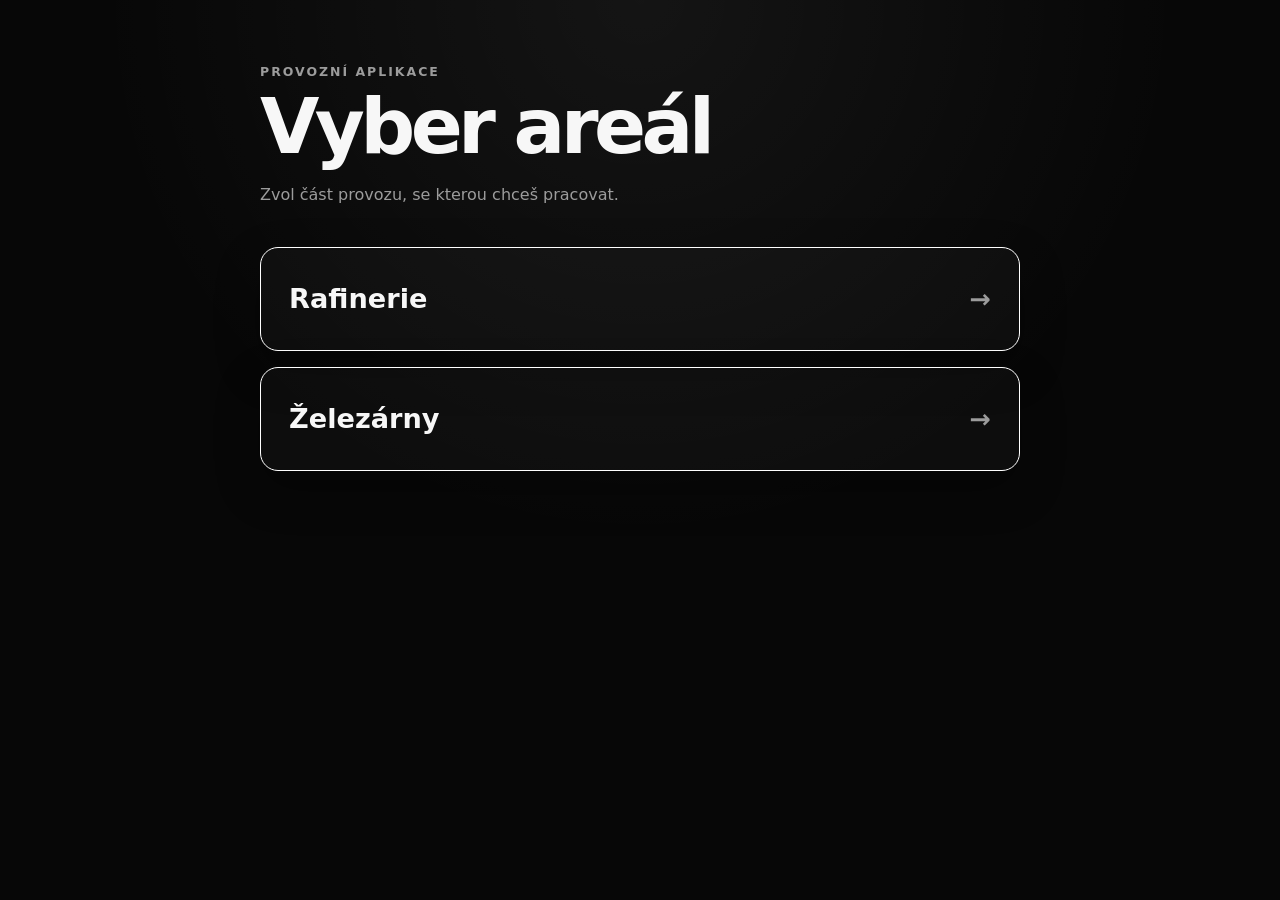
==== index.html @ fec3ec5d "Add files via upload" ====
<!DOCTYPE html>
<html lang="cs">
<head>
  <meta charset="UTF-8">
  <meta name="viewport" content="width=device-width, initial-scale=1.0">
  <meta name="theme-color" content="#070707">
  <title>Provozní aktivity</title>
  <link rel="stylesheet" href="assets/styles.css">
</head>
<body>
  <main class="page-shell">
    <header class="page-header">
      <p class="eyebrow">Provozní aplikace</p>
      <h1>Vyber areál</h1>
      <p class="page-description">Zvol část provozu, se kterou chceš pracovat.</p>
    </header>

    <section class="menu-list" aria-label="Výběr areálu">
      <a class="menu-card" href="rafinerie/rafinerie.html">
        <span>Rafinerie</span>
        <span class="menu-arrow" aria-hidden="true">→</span>
      </a>
      <a class="menu-card" href="zelezarny/zelezarny.html">
        <span>Železárny</span>
        <span class="menu-arrow" aria-hidden="true">→</span>
      </a>
    </section>
  </main>
</body>
</html>
---- assets/styles.css ----
:root {
  color-scheme: dark;
  --background: #070707;
  --surface: #101010;
  --surface-hover: #171717;
  --text: #f7f7f7;
  --muted: #9c9c9c;
  --line: #303030;
  --danger: #e34242;
  --success: #2fc56d;
  --active: #ffffff;
  --radius: 18px;
  --shadow: 0 18px 45px rgba(0, 0, 0, 0.32);
}

* {
  box-sizing: border-box;
}

html {
  min-height: 100%;
  background: var(--background);
}

body {
  min-height: 100vh;
  margin: 0;
  background:
    radial-gradient(circle at top, rgba(255, 255, 255, 0.055), transparent 34rem),
    var(--background);
  color: var(--text);
  font-family: Inter, ui-sans-serif, system-ui, -apple-system, BlinkMacSystemFont, "Segoe UI", sans-serif;
}

button,
a {
  -webkit-tap-highlight-color: transparent;
}

button {
  font: inherit;
}

.page-shell {
  width: min(760px, calc(100% - 32px));
  margin: 0 auto;
  padding: 64px 0 80px;
}

.top-nav {
  display: flex;
  align-items: center;
  justify-content: space-between;
  gap: 16px;
  margin-bottom: 42px;
}

.back-link {
  color: var(--muted);
  text-decoration: none;
  font-weight: 700;
  transition: color 160ms ease;
}

.back-link:hover,
.back-link:focus-visible {
  color: var(--text);
}

.page-header {
  margin-bottom: 38px;
}

.eyebrow {
  margin: 0 0 10px;
  color: var(--muted);
  font-size: 0.78rem;
  font-weight: 800;
  letter-spacing: 0.16em;
  text-transform: uppercase;
}

h1 {
  margin: 0;
  font-size: clamp(2.3rem, 8vw, 4.8rem);
  line-height: 0.98;
  letter-spacing: -0.06em;
}

.page-description {
  max-width: 560px;
  margin: 18px 0 0;
  color: var(--muted);
  font-size: 1rem;
  line-height: 1.65;
}

.menu-list,
.checkpoint-list {
  display: grid;
  gap: 16px;
}

.menu-card {
  min-height: 104px;
  display: flex;
  align-items: center;
  justify-content: space-between;
  gap: 24px;
  padding: 24px 28px;
  border: 1px solid #fff;
  border-radius: var(--radius);
  background: rgba(255, 255, 255, 0.025);
  color: var(--text);
  text-decoration: none;
  font-size: clamp(1.25rem, 4vw, 1.7rem);
  font-weight: 800;
  box-shadow: var(--shadow);
  transition: transform 160ms ease, background 160ms ease, border-color 160ms ease;
}

.menu-card:hover,
.menu-card:focus-visible {
  transform: translateY(-2px);
  background: var(--surface-hover);
}

.menu-arrow {
  font-size: 1.6rem;
  color: var(--muted);
}

.reset-button {
  min-height: 44px;
  padding: 10px 16px;
  border: 1px solid var(--line);
  border-radius: 12px;
  background: var(--surface);
  color: var(--text);
  font-weight: 800;
  cursor: pointer;
  transition: border-color 160ms ease, background 160ms ease;
}

.reset-button:hover,
.reset-button:focus-visible {
  border-color: var(--text);
  background: var(--surface-hover);
}

.activity-header {
  margin-bottom: 30px;
}


.initial-state {
  margin: 0 0 30px;
}

.section-heading {
  margin-bottom: 12px;
  color: var(--muted);
  font-size: 0.78rem;
  font-weight: 800;
  letter-spacing: 0.14em;
  text-transform: uppercase;
}

.initial-track-list {
  display: grid;
  gap: 10px;
}

.initial-track {
  padding: 18px 20px;
  border: 1px solid var(--line);
  border-radius: 4px;
  background: rgba(255, 255, 255, 0.02);
}

.initial-track h2 {
  margin: 0 0 10px;
  font-size: 1.05rem;
}

.initial-wagon-list {
  margin: 0;
  padding-left: 1.45rem;
  color: var(--muted);
  line-height: 1.65;
}

.initial-wagon-list li::marker {
  color: var(--text);
  font-weight: 700;
}

.checkpoint-card {
  display: grid;
  grid-template-columns: minmax(0, 1fr) auto;
  align-items: stretch;
  gap: 22px;
  min-height: 178px;
  padding: 22px;
  border: 2px solid var(--danger);
  border-radius: var(--radius);
  background: linear-gradient(145deg, rgba(255, 255, 255, 0.035), rgba(255, 255, 255, 0.012));
  box-shadow: var(--shadow);
  transition: border-color 180ms ease, opacity 180ms ease, transform 180ms ease;
}

.checkpoint-card.is-active {
  border-color: var(--active);
  transform: translateY(-1px);
}

.checkpoint-card.is-complete {
  border-color: var(--success);
}

.checkpoint-content {
  min-width: 0;
}

.checkpoint-topline {
  display: flex;
  align-items: center;
  gap: 20px;
}

.movement-group {
  display: flex;
  align-items: center;
  min-width: 0;
}

.movement-group--wagons {
  gap: 16px;
  flex: 0 0 auto;
}

.movement-group--tracks {
  gap: 16px;
  margin-left: 8px;
  flex: 1 1 auto;
}

.movement-divider {
  width: 1px;
  align-self: stretch;
  background: linear-gradient(to bottom, transparent, rgba(255, 255, 255, 0.26), transparent);
  box-shadow: 0 0 14px rgba(255, 255, 255, 0.08);
}

.wagon-symbol {
  width: 96px;
  flex: 0 0 96px;
}

.wagon-symbol svg,
.track-symbol svg {
  display: block;
  width: 100%;
  height: auto;
}

.wagon-meta {
  display: flex;
  align-items: center;
}

.wagon-count {
  font-size: clamp(1.9rem, 4vw, 2.4rem);
  line-height: 1;
  letter-spacing: -0.04em;
}

.track-symbol {
  width: 52px;
  flex: 0 0 52px;
}

.route-line {
  display: flex;
  align-items: center;
  flex-wrap: wrap;
  gap: 12px;
  font-size: clamp(1rem, 3vw, 1.15rem);
}

.route-label {
  color: #d6d6d6;
  font-weight: 500;
}

.track-number {
  display: inline-grid;
  place-items: center;
  min-width: 52px;
  min-height: 44px;
  padding: 6px 12px;
  border: 1px solid #666;
  border-radius: 2px;
  background: #080808;
  color: #fff;
  font-weight: 900;
}

.checkpoint-text {
  margin-top: 24px;
}

.checkpoint-wagon-list {
  display: grid;
  gap: 3px;
  margin: 0;
  font-size: 1.18rem;
  font-weight: 800;
  line-height: 1.55;
  letter-spacing: -0.02em;
}

.checkpoint-wagon-item {
  display: block;
}

.checkpoint-text p {
  margin: 7px 0 0;
  color: var(--muted);
  line-height: 1.5;
}

.complete-button {
  align-self: center;
  width: 58px;
  height: 58px;
  display: grid;
  place-items: center;
  border: 2px solid var(--danger);
  border-radius: 12px;
  background: rgba(227, 66, 66, 0.09);
  color: transparent;
  cursor: pointer;
  transition: border-color 180ms ease, background 180ms ease, color 180ms ease, transform 160ms ease;
}

.checkpoint-card.is-active .complete-button {
  border-color: var(--active);
  background: rgba(255, 255, 255, 0.07);
}

.checkpoint-card.is-complete .complete-button {
  border-color: var(--success);
  background: var(--success);
  color: #07120b;
}

.complete-button:hover,
.complete-button:focus-visible {
  transform: scale(1.04);
}

.checkmark {
  font-size: 2rem;
  font-weight: 950;
  line-height: 1;
}

@media (max-width: 620px) {
  .page-shell {
    width: min(100% - 24px, 760px);
    padding-top: 30px;
  }

  .top-nav {
    align-items: stretch;
    flex-direction: column;
    margin-bottom: 32px;
  }

  .back-link {
    align-self: flex-start;
  }

  .reset-button {
    width: 100%;
  }

  .checkpoint-card {
    grid-template-columns: 1fr;
    gap: 18px;
  }

  .checkpoint-topline {
    align-items: stretch;
    flex-direction: column;
    gap: 14px;
  }

  .movement-group--tracks {
    margin-left: 0;
  }

  .movement-divider {
    width: 100%;
    height: 1px;
  }

  .wagon-symbol {
    width: 96px;
    flex-basis: 96px;
  }

  .route-line {
    gap: 10px;
  }

  .complete-button {
    width: 100%;
    height: 52px;
  }
}

.checkpoint-card.is-locked {
  opacity: 0.62;
}

.complete-button:disabled,
.document-button:disabled {
  cursor: not-allowed;
}

.complete-button:disabled:hover,
.complete-button:disabled:focus-visible {
  transform: none;
}


.document-list {
  display: flex;
  flex-wrap: wrap;
  gap: 10px;
  margin-top: 16px;
}

.document-button {
  width: fit-content;
  min-height: 44px;
  display: inline-flex;
  align-items: center;
  gap: 10px;
  margin-top: 0;
  padding: 10px 14px;
  border: 1px solid #626262;
  border-radius: 10px;
  background: rgba(255, 255, 255, 0.045);
  color: var(--text);
  font-weight: 800;
  cursor: pointer;
  transition: border-color 160ms ease, background 160ms ease, opacity 160ms ease;
}

.document-button:not(:disabled):hover,
.document-button:not(:disabled):focus-visible {
  border-color: var(--text);
  background: rgba(255, 255, 255, 0.09);
}

.document-button:disabled {
  opacity: 0.45;
}

.document-button-icon {
  width: 22px;
  height: 22px;
}

.document-button-icon svg {
  display: block;
  width: 100%;
  height: 100%;
  fill: none;
  stroke: currentColor;
  stroke-width: 1.8;
  stroke-linecap: round;
  stroke-linejoin: round;
}

.document-button-status {
  display: none;
  color: var(--success);
  font-size: 1.15rem;
  font-weight: 950;
}

.document-button.is-complete {
  border-color: var(--success);
}

.document-button.is-complete .document-button-status {
  display: inline;
}

body.document-open {
  overflow: hidden;
}

.document-modal[hidden] {
  display: none;
}

.document-modal {
  position: fixed;
  inset: 0;
  z-index: 1000;
  display: grid;
  place-items: center;
  padding: 22px;
}

.document-modal-backdrop {
  position: absolute;
  inset: 0;
  background: rgba(0, 0, 0, 0.86);
  backdrop-filter: blur(7px);
}

.document-dialog {
  position: relative;
  width: min(980px, 100%);
  max-height: calc(100vh - 44px);
  overflow: auto;
  padding: 22px;
  border: 1px solid #4b4b4b;
  border-radius: 18px;
  background: #0d0d0d;
  box-shadow: 0 28px 90px rgba(0, 0, 0, 0.65);
}

.document-dialog-header {
  display: flex;
  align-items: flex-start;
  justify-content: space-between;
  gap: 20px;
  margin-bottom: 18px;
}

.document-dialog-eyebrow {
  margin-bottom: 5px;
  color: var(--muted);
  font-size: 0.74rem;
  font-weight: 800;
  letter-spacing: 0.14em;
  text-transform: uppercase;
}

.document-dialog h2 {
  margin: 0;
  font-size: clamp(1.5rem, 5vw, 2.3rem);
}

.document-close {
  width: 44px;
  height: 44px;
  flex: 0 0 44px;
  border: 1px solid var(--line);
  border-radius: 10px;
  background: var(--surface);
  color: var(--text);
  font-size: 1.7rem;
  line-height: 1;
  cursor: pointer;
}

.document-image-wrap {
  display: grid;
  place-items: center;
  min-height: 260px;
  overflow: auto;
  padding: 12px;
  border-radius: 12px;
  background: #1a1a1a;
}

.document-image {
  display: block;
  max-width: 100%;
  height: auto;
  background: #fff;
}

.document-check-row {
  display: flex;
  align-items: center;
  gap: 12px;
  margin-top: 18px;
  padding: 15px 16px;
  border: 1px solid var(--line);
  border-radius: 12px;
  background: rgba(255, 255, 255, 0.025);
  font-weight: 800;
  cursor: pointer;
}

.document-check {
  width: 22px;
  height: 22px;
  margin: 0;
  accent-color: var(--success);
}

.signature-section {
  margin-top: 18px;
}

.signature-heading-row {
  display: flex;
  align-items: center;
  justify-content: space-between;
  gap: 16px;
  margin-bottom: 9px;
}

.signature-clear {
  padding: 7px 10px;
  border: 1px solid var(--line);
  border-radius: 8px;
  background: var(--surface);
  color: var(--muted);
  font-weight: 750;
  cursor: pointer;
}

.signature-canvas {
  width: 100%;
  height: 160px;
  display: block;
  border: 2px solid #dedede;
  border-radius: 8px;
  background: #fff;
  touch-action: none;
  cursor: crosshair;
}

.document-actions {
  display: flex;
  justify-content: flex-end;
  margin-top: 18px;
}

.document-save {
  min-width: 150px;
  min-height: 48px;
  padding: 11px 20px;
  border: 0;
  border-radius: 10px;
  background: var(--success);
  color: #06130b;
  font-weight: 900;
  cursor: pointer;
}

.document-save:disabled {
  background: #3a3a3a;
  color: #888;
  cursor: not-allowed;
}

@media (max-width: 620px) {
  .document-modal {
    padding: 0;
  }

  .document-dialog {
    width: 100%;
    max-height: 100vh;
    min-height: 100vh;
    border: 0;
    border-radius: 0;
    padding: 16px;
  }

  .document-image-wrap {
    min-height: 190px;
    padding: 8px;
  }

  .signature-heading-row {
    align-items: flex-start;
    flex-direction: column;
    gap: 8px;
  }

  .signature-canvas {
    height: 180px;
  }

  .document-save {
    width: 100%;
  }
}

.checkpoint-wagon-item--interactive,
.initial-wagon-item--interactive {
  width: fit-content;
  padding: 0;
  border: 0;
  background: transparent;
  color: inherit;
  font: inherit;
  font-weight: inherit;
  text-align: left;
  cursor: pointer;
  text-decoration: underline;
  text-decoration-color: rgba(255, 255, 255, 0.28);
  text-underline-offset: 4px;
}

.checkpoint-wagon-item--interactive:hover,
.checkpoint-wagon-item--interactive:focus-visible,
.initial-wagon-item--interactive:hover,
.initial-wagon-item--interactive:focus-visible {
  text-decoration-color: currentColor;
}

body.wagon-detail-open {
  overflow: hidden;
}

.wagon-detail-modal[hidden] {
  display: none;
}

.wagon-detail-modal {
  position: fixed;
  inset: 0;
  z-index: 1100;
  display: grid;
  place-items: center;
  padding: 22px;
}

.wagon-detail-backdrop {
  position: absolute;
  inset: 0;
  background: rgba(0, 0, 0, 0.86);
  backdrop-filter: blur(7px);
}

.wagon-detail-dialog {
  position: relative;
  width: min(720px, 100%);
  max-height: calc(100vh - 44px);
  overflow: auto;
  padding: 22px;
  border: 1px solid #4b4b4b;
  border-radius: 18px;
  background: #0d0d0d;
  box-shadow: 0 28px 90px rgba(0, 0, 0, 0.65);
}

.wagon-detail-header {
  display: flex;
  align-items: flex-start;
  justify-content: space-between;
  gap: 18px;
  margin-bottom: 18px;
}

.wagon-detail-eyebrow {
  margin-bottom: 5px;
  color: var(--muted);
  font-size: 0.74rem;
  font-weight: 800;
  letter-spacing: 0.14em;
  text-transform: uppercase;
}

.wagon-detail-header h2 {
  margin: 0;
  font-size: clamp(1.5rem, 5vw, 2.3rem);
}

.wagon-detail-close {
  width: 44px;
  height: 44px;
  flex: 0 0 44px;
  border: 1px solid var(--line);
  border-radius: 10px;
  background: var(--surface);
  color: var(--text);
  font-size: 1.7rem;
  line-height: 1;
  cursor: pointer;
}

.wagon-detail-visual {
  display: grid;
  place-items: center;
  min-height: 220px;
  padding: 18px;
  border: 1px solid var(--line);
  border-radius: 14px;
  background: rgba(255, 255, 255, 0.025);
}

.wagon-detail-visual img {
  display: block;
  max-width: 100%;
  max-height: 420px;
  border-radius: 10px;
}

.wagon-detail-placeholder {
  width: min(420px, 100%);
  display: grid;
  justify-items: center;
  gap: 14px;
  color: var(--muted);
  font-weight: 800;
}

.wagon-detail-placeholder svg {
  width: 100%;
  color: #e7e7e7;
}

.wagon-detail-data {
  display: grid;
  gap: 0;
  margin: 18px 0 0;
}

.wagon-detail-row {
  display: grid;
  grid-template-columns: minmax(130px, 0.7fr) 1.3fr;
  gap: 16px;
  padding: 12px 2px;
  border-bottom: 1px solid var(--line);
}

.wagon-detail-row dt {
  color: var(--muted);
  font-weight: 800;
}

.wagon-detail-row dd {
  margin: 0;
  font-weight: 800;
}
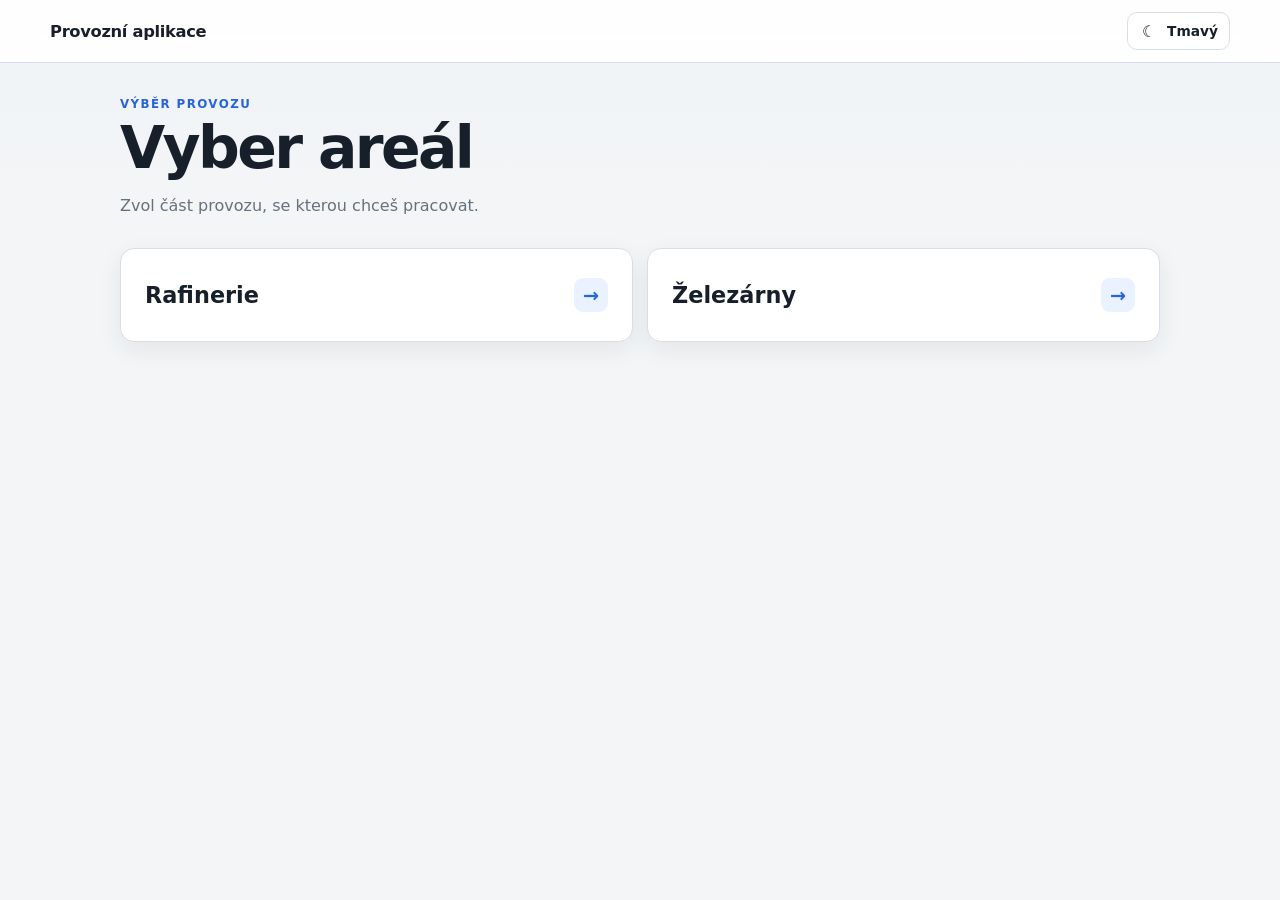
==== commit 47c012c2: "Add files via upload" ====
--- a/index.html
+++ b/index.html
@@ -3,14 +3,24 @@
 <head>
   <meta charset="UTF-8">
   <meta name="viewport" content="width=device-width, initial-scale=1.0">
-  <meta name="theme-color" content="#070707">
-  <title>Provozní aktivity</title>
-  <link rel="stylesheet" href="assets/styles.css">
+  <meta name="theme-color" content="#f3f5f7">
+  <title>Provozní aplikace</title>
+  <script src="assets/theme.js?v=20261116-1"></script>
+  <link rel="stylesheet" href="assets/styles.css?v=20261116-1">
 </head>
 <body>
+  <header class="app-bar">
+    <div class="app-bar-inner">
+      <a class="app-brand" href="index.html">Provozní aplikace</a>
+      <button class="theme-toggle" type="button" data-theme-toggle aria-label="Přepnout motiv">
+        <span class="theme-toggle-icon" data-theme-icon aria-hidden="true">☾</span>
+        <span data-theme-label>Tmavý</span>
+      </button>
+    </div>
+  </header>
   <main class="page-shell">
     <header class="page-header">
-      <p class="eyebrow">Provozní aplikace</p>
+      <p class="eyebrow">Výběr provozu</p>
       <h1>Vyber areál</h1>
       <p class="page-description">Zvol část provozu, se kterou chceš pracovat.</p>
     </header>
--- a/assets/styles.css
+++ b/assets/styles.css
@@ -487,9 +487,19 @@
 }
 
 .document-button-status {
+  display: inline-flex;
+  align-items: center;
+  gap: 5px;
+  margin-left: 2px;
+  color: var(--muted);
+  font-size: 0.86rem;
+  font-weight: 850;
+}
+
+.document-button-check {
   display: none;
   color: var(--success);
-  font-size: 1.15rem;
+  font-size: 1.05rem;
   font-weight: 950;
 }
 
@@ -498,6 +508,10 @@
 }
 
 .document-button.is-complete .document-button-status {
+  color: var(--success);
+}
+
+.document-button.is-complete .document-button-check {
   display: inline;
 }
 
@@ -589,67 +603,14 @@
   background: #fff;
 }
 
-.document-check-row {
-  display: flex;
-  align-items: center;
-  gap: 12px;
-  margin-top: 18px;
-  padding: 15px 16px;
-  border: 1px solid var(--line);
-  border-radius: 12px;
-  background: rgba(255, 255, 255, 0.025);
-  font-weight: 800;
-  cursor: pointer;
-}
-
-.document-check {
-  width: 22px;
-  height: 22px;
-  margin: 0;
-  accent-color: var(--success);
-}
-
-.signature-section {
-  margin-top: 18px;
-}
-
-.signature-heading-row {
-  display: flex;
-  align-items: center;
-  justify-content: space-between;
-  gap: 16px;
-  margin-bottom: 9px;
-}
-
-.signature-clear {
-  padding: 7px 10px;
-  border: 1px solid var(--line);
-  border-radius: 8px;
-  background: var(--surface);
-  color: var(--muted);
-  font-weight: 750;
-  cursor: pointer;
-}
-
-.signature-canvas {
-  width: 100%;
-  height: 160px;
-  display: block;
-  border: 2px solid #dedede;
-  border-radius: 8px;
-  background: #fff;
-  touch-action: none;
-  cursor: crosshair;
-}
-
 .document-actions {
   display: flex;
   justify-content: flex-end;
   margin-top: 18px;
 }
 
-.document-save {
-  min-width: 150px;
+.document-confirm {
+  min-width: 260px;
   min-height: 48px;
   padding: 11px 20px;
   border: 0;
@@ -660,10 +621,10 @@
   cursor: pointer;
 }
 
-.document-save:disabled {
+.document-confirm:disabled {
   background: #3a3a3a;
-  color: #888;
-  cursor: not-allowed;
+  color: #aaa;
+  cursor: default;
 }
 
 @media (max-width: 620px) {
@@ -685,17 +646,7 @@
     padding: 8px;
   }
 
-  .signature-heading-row {
-    align-items: flex-start;
-    flex-direction: column;
-    gap: 8px;
-  }
-
-  .signature-canvas {
-    height: 180px;
-  }
-
-  .document-save {
+  .document-confirm {
     width: 100%;
   }
 }
@@ -723,6 +674,42 @@
   text-decoration-color: currentColor;
 }
 
+.wagon-catalog-grid {
+  display: grid;
+  grid-template-columns: repeat(auto-fit, minmax(220px, 1fr));
+  gap: 12px;
+}
+
+.wagon-catalog-card {
+  display: grid;
+  gap: 7px;
+  min-height: 132px;
+  padding: 18px;
+  text-align: left;
+  border: 1px solid var(--line);
+  border-radius: 14px;
+  background: rgba(255, 255, 255, 0.025);
+  color: var(--text);
+  cursor: pointer;
+}
+
+.wagon-catalog-card:hover,
+.wagon-catalog-card:focus-visible {
+  border-color: #fff;
+  background: var(--surface-hover);
+}
+
+.wagon-catalog-type {
+  font-size: 1.25rem;
+  font-weight: 900;
+}
+
+.wagon-catalog-number,
+.wagon-catalog-meta {
+  color: var(--muted);
+  line-height: 1.4;
+}
+
 body.wagon-detail-open {
   overflow: hidden;
 }
@@ -848,3 +835,581 @@
   margin: 0;
   font-weight: 800;
 }
+
+:root {
+  color-scheme: light;
+  --background: #f3f5f7;
+  --surface: #ffffff;
+  --surface-hover: #f8fafc;
+  --surface-muted: #eef2f6;
+  --surface-raised: #ffffff;
+  --text: #17202a;
+  --muted: #66717f;
+  --line: #d8dee6;
+  --line-strong: #c2cad4;
+  --accent: #2764d8;
+  --accent-hover: #1f55bd;
+  --accent-soft: #eaf1ff;
+  --danger: #d94b4b;
+  --danger-soft: #fff0f0;
+  --success: #238c4c;
+  --success-soft: #e9f7ee;
+  --warning-border: #d6a33d;
+  --warning-soft: #fff7df;
+  --warning-text: #785712;
+  --overlay-surface: rgba(255, 255, 255, 0.95);
+  --radius: 14px;
+  --shadow: 0 8px 24px rgba(27, 38, 49, 0.07);
+  --shadow-raised: 0 18px 48px rgba(27, 38, 49, 0.14);
+}
+
+html[data-theme="dark"] {
+  color-scheme: dark;
+  --background: #111827;
+  --surface: #18212f;
+  --surface-hover: #202b3b;
+  --surface-muted: #222d3d;
+  --surface-raised: #1b2534;
+  --text: #edf2f7;
+  --muted: #a5b0be;
+  --line: #334155;
+  --line-strong: #475569;
+  --accent: #7aa7ff;
+  --accent-hover: #9bbdff;
+  --accent-soft: #1e3357;
+  --danger: #ef6b6b;
+  --danger-soft: #3a2025;
+  --success: #5ad083;
+  --success-soft: #173725;
+  --warning-border: #a97d28;
+  --warning-soft: #342b17;
+  --warning-text: #f2cf7b;
+  --overlay-surface: rgba(24, 33, 47, 0.95);
+  --shadow: 0 10px 28px rgba(0, 0, 0, 0.22);
+  --shadow-raised: 0 20px 55px rgba(0, 0, 0, 0.38);
+}
+
+html {
+  background: var(--background);
+}
+
+body {
+  background: linear-gradient(180deg, var(--surface-muted) 0, var(--background) 180px, var(--background) 100%);
+  color: var(--text);
+}
+
+.app-bar {
+  position: sticky;
+  top: 0;
+  z-index: 900;
+  width: 100%;
+  border-bottom: 1px solid var(--line);
+  background: color-mix(in srgb, var(--surface) 92%, transparent);
+  backdrop-filter: blur(16px);
+}
+
+.app-bar-inner {
+  width: min(1180px, calc(100% - 32px));
+  min-height: 62px;
+  display: flex;
+  align-items: center;
+  justify-content: space-between;
+  gap: 20px;
+  margin: 0 auto;
+}
+
+.app-brand {
+  color: var(--text);
+  font-size: 1.02rem;
+  font-weight: 850;
+  letter-spacing: -0.02em;
+  text-decoration: none;
+}
+
+.theme-toggle {
+  min-height: 38px;
+  display: inline-flex;
+  align-items: center;
+  gap: 8px;
+  padding: 7px 11px;
+  border: 1px solid var(--line);
+  border-radius: 10px;
+  background: var(--surface);
+  color: var(--text);
+  font-size: 0.86rem;
+  font-weight: 750;
+  cursor: pointer;
+  transition: border-color 150ms ease, background 150ms ease, transform 150ms ease;
+}
+
+.theme-toggle:hover,
+.theme-toggle:focus-visible {
+  border-color: var(--line-strong);
+  background: var(--surface-hover);
+  transform: translateY(-1px);
+}
+
+.theme-toggle-icon {
+  width: 20px;
+  display: inline-grid;
+  place-items: center;
+  font-size: 1rem;
+}
+
+.page-shell {
+  width: min(1040px, calc(100% - 32px));
+  margin: 0 auto;
+  padding: 34px 0 72px;
+}
+
+.top-nav {
+  min-height: 46px;
+  margin-bottom: 28px;
+  padding-bottom: 14px;
+  border-bottom: 1px solid var(--line);
+}
+
+.back-link {
+  display: inline-flex;
+  align-items: center;
+  min-height: 38px;
+  padding: 6px 0;
+  color: var(--muted);
+  font-size: 0.92rem;
+  font-weight: 750;
+}
+
+.back-link:hover,
+.back-link:focus-visible {
+  color: var(--accent);
+}
+
+.page-header {
+  margin-bottom: 30px;
+}
+
+.eyebrow {
+  margin-bottom: 8px;
+  color: var(--accent);
+  font-size: 0.74rem;
+  letter-spacing: 0.12em;
+}
+
+h1 {
+  max-width: 850px;
+  font-size: clamp(2.15rem, 6vw, 3.65rem);
+  line-height: 1.02;
+  letter-spacing: -0.045em;
+}
+
+.page-description {
+  max-width: 690px;
+  margin-top: 14px;
+  color: var(--muted);
+  line-height: 1.6;
+}
+
+.menu-list {
+  grid-template-columns: repeat(auto-fit, minmax(250px, 1fr));
+  gap: 14px;
+}
+
+.menu-card {
+  min-height: 94px;
+  padding: 22px 24px;
+  border: 1px solid var(--line);
+  border-radius: var(--radius);
+  background: var(--surface);
+  color: var(--text);
+  font-size: clamp(1.12rem, 3vw, 1.4rem);
+  font-weight: 800;
+  box-shadow: var(--shadow);
+}
+
+.menu-card:hover,
+.menu-card:focus-visible {
+  border-color: color-mix(in srgb, var(--accent) 48%, var(--line));
+  background: var(--surface-hover);
+  box-shadow: var(--shadow-raised);
+}
+
+.menu-arrow {
+  width: 34px;
+  height: 34px;
+  flex: 0 0 34px;
+  display: grid;
+  place-items: center;
+  border-radius: 9px;
+  background: var(--accent-soft);
+  color: var(--accent);
+  font-size: 1.2rem;
+}
+
+.reset-button {
+  min-height: 38px;
+  padding: 8px 12px;
+  border-color: color-mix(in srgb, var(--danger) 35%, var(--line));
+  border-radius: 10px;
+  background: var(--surface);
+  color: var(--danger);
+  font-size: 0.88rem;
+  font-weight: 750;
+}
+
+.reset-button:hover,
+.reset-button:focus-visible {
+  border-color: var(--danger);
+  background: var(--danger-soft);
+}
+
+.activity-page {
+  width: min(1100px, calc(100% - 32px));
+}
+
+.activity-header {
+  margin-bottom: 24px;
+}
+
+.initial-state {
+  margin-bottom: 28px;
+}
+
+.section-heading {
+  margin-bottom: 10px;
+  color: var(--muted);
+  font-size: 0.73rem;
+  letter-spacing: 0.11em;
+}
+
+.initial-track-list {
+  grid-template-columns: repeat(auto-fit, minmax(230px, 1fr));
+  gap: 10px;
+}
+
+.initial-track {
+  padding: 16px 18px;
+  border: 1px solid var(--line);
+  border-radius: 12px;
+  background: var(--surface);
+  box-shadow: 0 3px 12px rgba(27, 38, 49, 0.04);
+}
+
+.initial-track h2 {
+  color: var(--text);
+  font-size: 0.98rem;
+}
+
+.initial-wagon-list {
+  color: var(--muted);
+}
+
+.initial-wagon-list li::marker {
+  color: var(--accent);
+}
+
+.checkpoint-list {
+  gap: 12px;
+  counter-reset: checkpoint-step;
+}
+
+.checkpoint-card {
+  position: relative;
+  counter-increment: checkpoint-step;
+  min-height: 164px;
+  padding: 22px 22px 22px 26px;
+  border: 1px solid var(--line);
+  border-left: 4px solid var(--danger);
+  border-radius: 14px;
+  background: var(--surface);
+  box-shadow: var(--shadow);
+  transform: none;
+}
+
+.checkpoint-card::before {
+  content: "Krok " counter(checkpoint-step);
+  position: absolute;
+  top: 12px;
+  right: 84px;
+  color: var(--muted);
+  font-size: 0.68rem;
+  font-weight: 850;
+  letter-spacing: 0.09em;
+  text-transform: uppercase;
+}
+
+.checkpoint-card.is-active {
+  border-color: color-mix(in srgb, var(--accent) 28%, var(--line));
+  border-left-color: var(--accent);
+  box-shadow: 0 10px 28px color-mix(in srgb, var(--accent) 10%, transparent);
+  transform: none;
+}
+
+.checkpoint-card.is-complete {
+  border-color: color-mix(in srgb, var(--success) 30%, var(--line));
+  border-left-color: var(--success);
+  background: color-mix(in srgb, var(--success-soft) 32%, var(--surface));
+}
+
+.checkpoint-card.is-locked {
+  opacity: 0.72;
+}
+
+.movement-divider {
+  background: linear-gradient(to bottom, transparent, var(--line-strong), transparent);
+  box-shadow: none;
+}
+
+.wagon-symbol,
+.track-symbol {
+  color: var(--text);
+}
+
+.route-label {
+  color: var(--muted);
+}
+
+.track-number {
+  min-width: 50px;
+  min-height: 40px;
+  border: 1px solid color-mix(in srgb, var(--accent) 28%, var(--line));
+  border-radius: 8px;
+  background: var(--accent-soft);
+  color: var(--accent);
+}
+
+.checkpoint-text p {
+  color: var(--muted);
+}
+
+.complete-button {
+  width: 54px;
+  height: 54px;
+  border: 1px solid color-mix(in srgb, var(--danger) 52%, var(--line));
+  border-radius: 12px;
+  background: var(--danger-soft);
+}
+
+.checkpoint-card.is-active .complete-button {
+  border-color: var(--accent);
+  background: var(--accent-soft);
+}
+
+.checkpoint-card.is-complete .complete-button {
+  border-color: var(--success);
+  background: var(--success);
+  color: #ffffff;
+}
+
+.checkpoint-wagon-item--interactive,
+.initial-wagon-item--interactive {
+  text-decoration-color: color-mix(in srgb, var(--accent) 45%, transparent);
+}
+
+.checkpoint-wagon-item--interactive:hover,
+.checkpoint-wagon-item--interactive:focus-visible,
+.initial-wagon-item--interactive:hover,
+.initial-wagon-item--interactive:focus-visible {
+  color: var(--accent);
+  text-decoration-color: var(--accent);
+}
+
+.document-list {
+  margin-top: 15px;
+}
+
+.document-button {
+  padding: 9px 10px 9px 12px;
+  border: 1px solid var(--line);
+  border-radius: 10px;
+  background: var(--surface-muted);
+  color: var(--text);
+  box-shadow: none;
+}
+
+.document-button:not(:disabled):hover,
+.document-button:not(:disabled):focus-visible {
+  border-color: var(--line-strong);
+  background: var(--surface-hover);
+}
+
+.document-button-status {
+  min-height: 27px;
+  padding: 4px 9px;
+  border: 1px solid var(--line);
+  border-radius: 999px;
+  background: var(--surface);
+  color: var(--muted);
+  font-size: 0.78rem;
+}
+
+.document-button.is-complete {
+  border-color: color-mix(in srgb, var(--success) 42%, var(--line));
+  background: var(--success-soft);
+}
+
+.document-button.is-complete .document-button-status {
+  border-color: color-mix(in srgb, var(--success) 45%, var(--line));
+  background: var(--success);
+  color: #ffffff;
+}
+
+.document-button.is-complete .document-button-check {
+  color: #ffffff;
+}
+
+.document-modal-backdrop,
+.wagon-detail-backdrop {
+  background: rgba(15, 23, 42, 0.58);
+  backdrop-filter: blur(6px);
+}
+
+.document-dialog,
+.wagon-detail-dialog {
+  border: 1px solid var(--line);
+  background: var(--surface-raised);
+  box-shadow: var(--shadow-raised);
+}
+
+.document-close,
+.wagon-detail-close {
+  border-color: var(--line);
+  background: var(--surface-muted);
+  color: var(--text);
+}
+
+.document-image-wrap {
+  border: 1px solid var(--line);
+  background: var(--surface-muted);
+}
+
+.document-confirm {
+  min-width: 150px;
+  border: 1px solid var(--line-strong);
+  background: var(--surface-muted);
+  color: var(--text);
+  box-shadow: none;
+}
+
+.document-confirm:not(:disabled):hover,
+.document-confirm:not(:disabled):focus-visible {
+  border-color: var(--accent);
+  background: var(--accent-soft);
+  color: var(--accent);
+}
+
+.document-confirm:disabled {
+  border-color: var(--success);
+  background: var(--success);
+  color: #ffffff;
+  opacity: 1;
+  cursor: default;
+}
+
+.wagon-catalog-grid {
+  grid-template-columns: repeat(auto-fit, minmax(240px, 1fr));
+  gap: 14px;
+}
+
+.wagon-catalog-card {
+  min-height: 136px;
+  padding: 20px;
+  border: 1px solid var(--line);
+  border-radius: 14px;
+  background: var(--surface);
+  color: var(--text);
+  box-shadow: var(--shadow);
+  transition: transform 150ms ease, border-color 150ms ease, box-shadow 150ms ease, background 150ms ease;
+}
+
+.wagon-catalog-card:hover,
+.wagon-catalog-card:focus-visible {
+  transform: translateY(-2px);
+  border-color: color-mix(in srgb, var(--accent) 45%, var(--line));
+  background: var(--surface-hover);
+  box-shadow: var(--shadow-raised);
+}
+
+.wagon-catalog-number,
+.wagon-catalog-meta,
+.wagon-detail-placeholder,
+.wagon-detail-row dt {
+  color: var(--muted);
+}
+
+.wagon-detail-visual {
+  border-color: var(--line);
+  background: var(--surface-muted);
+}
+
+.wagon-detail-placeholder svg {
+  color: var(--text);
+}
+
+.wagon-detail-row {
+  border-bottom-color: var(--line);
+}
+
+@media (max-width: 620px) {
+  .app-bar-inner {
+    width: min(100% - 24px, 1180px);
+    min-height: 56px;
+  }
+
+  .theme-toggle {
+    min-height: 36px;
+  }
+
+  .page-shell,
+  .activity-page {
+    width: min(100% - 24px, 1100px);
+    padding-top: 22px;
+  }
+
+  .top-nav {
+    flex-direction: row;
+    align-items: center;
+    margin-bottom: 24px;
+  }
+
+  .reset-button {
+    width: auto;
+    margin-left: auto;
+  }
+
+  .menu-list {
+    grid-template-columns: 1fr;
+  }
+
+  .checkpoint-card {
+    padding: 22px 18px 18px;
+  }
+
+  .checkpoint-card::before {
+    top: 10px;
+    right: 14px;
+  }
+
+  .complete-button {
+    width: 100%;
+  }
+
+  .document-confirm {
+    width: 100%;
+  }
+}
+
+@media (max-width: 420px) {
+  .theme-toggle [data-theme-label] {
+    display: none;
+  }
+
+  .theme-toggle {
+    width: 38px;
+    justify-content: center;
+    padding: 7px;
+  }
+
+  .app-brand {
+    font-size: 0.96rem;
+  }
+}
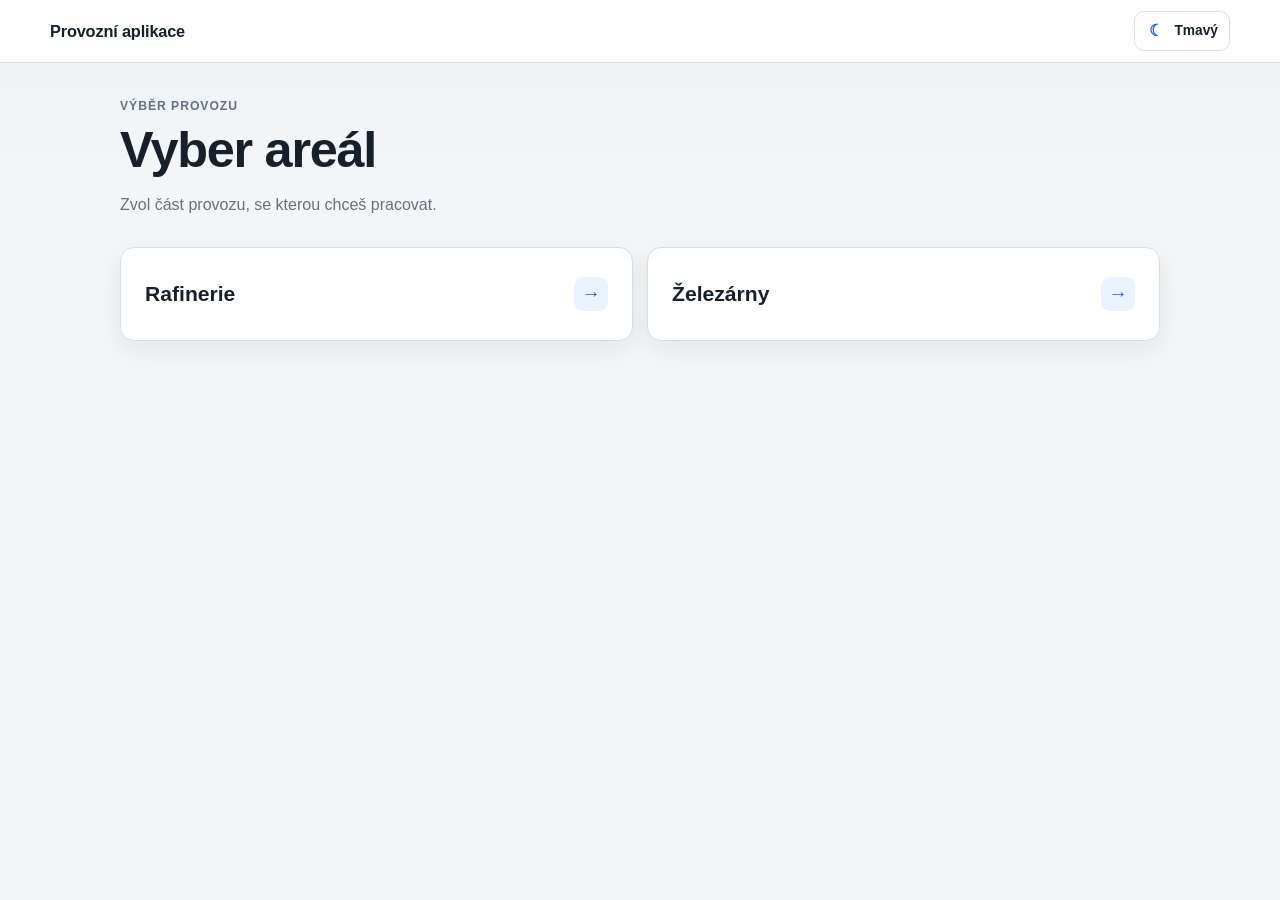
==== commit 8f630791: "Add files via upload" ====
--- a/index.html
+++ b/index.html
@@ -6,7 +6,7 @@
   <meta name="theme-color" content="#f3f5f7">
   <title>Provozní aplikace</title>
   <script src="assets/theme.js?v=20261116-1"></script>
-  <link rel="stylesheet" href="assets/styles.css?v=20261116-1">
+  <link rel="stylesheet" href="assets/styles.css?v=20261116-2">
 </head>
 <body>
   <header class="app-bar">
--- a/assets/styles.css
+++ b/assets/styles.css
@@ -29,7 +29,7 @@
     radial-gradient(circle at top, rgba(255, 255, 255, 0.055), transparent 34rem),
     var(--background);
   color: var(--text);
-  font-family: Inter, ui-sans-serif, system-ui, -apple-system, BlinkMacSystemFont, "Segoe UI", sans-serif;
+  font-family: "Segoe UI Variable Text", "Segoe UI", Roboto, "Helvetica Neue", Arial, sans-serif;
 }
 
 button,
@@ -700,8 +700,8 @@
 }
 
 .wagon-catalog-type {
-  font-size: 1.25rem;
-  font-weight: 900;
+  font-size: 1.2rem;
+  font-weight: 650;
 }
 
 .wagon-catalog-number,
@@ -921,8 +921,8 @@
 .app-brand {
   color: var(--text);
   font-size: 1.02rem;
-  font-weight: 850;
-  letter-spacing: -0.02em;
+  font-weight: 650;
+  letter-spacing: -0.01em;
   text-decoration: none;
 }
 
@@ -937,7 +937,7 @@
   background: var(--surface);
   color: var(--text);
   font-size: 0.86rem;
-  font-weight: 750;
+  font-weight: 600;
   cursor: pointer;
   transition: border-color 150ms ease, background 150ms ease, transform 150ms ease;
 }
@@ -974,9 +974,9 @@
   align-items: center;
   min-height: 38px;
   padding: 6px 0;
-  color: var(--muted);
+  color: var(--accent);
   font-size: 0.92rem;
-  font-weight: 750;
+  font-weight: 600;
 }
 
 .back-link:hover,
@@ -990,23 +990,25 @@
 
 .eyebrow {
   margin-bottom: 8px;
-  color: var(--accent);
-  font-size: 0.74rem;
-  letter-spacing: 0.12em;
+  color: var(--muted);
+  font-size: 0.76rem;
+  font-weight: 600;
+  letter-spacing: 0.08em;
 }
 
 h1 {
   max-width: 850px;
-  font-size: clamp(2.15rem, 6vw, 3.65rem);
-  line-height: 1.02;
-  letter-spacing: -0.045em;
+  font-size: clamp(2rem, 5vw, 3.15rem);
+  line-height: 1.08;
+  font-weight: 650;
+  letter-spacing: -0.025em;
 }
 
 .page-description {
   max-width: 690px;
   margin-top: 14px;
   color: var(--muted);
-  line-height: 1.6;
+  line-height: 1.58;
 }
 
 .menu-list {
@@ -1021,8 +1023,8 @@
   border-radius: var(--radius);
   background: var(--surface);
   color: var(--text);
-  font-size: clamp(1.12rem, 3vw, 1.4rem);
-  font-weight: 800;
+  font-size: clamp(1.08rem, 3vw, 1.32rem);
+  font-weight: 650;
   box-shadow: var(--shadow);
 }
 
@@ -1053,7 +1055,7 @@
   background: var(--surface);
   color: var(--danger);
   font-size: 0.88rem;
-  font-weight: 750;
+  font-weight: 600;
 }
 
 .reset-button:hover,
@@ -1077,8 +1079,9 @@
 .section-heading {
   margin-bottom: 10px;
   color: var(--muted);
-  font-size: 0.73rem;
-  letter-spacing: 0.11em;
+  font-size: 0.75rem;
+  font-weight: 600;
+  letter-spacing: 0.07em;
 }
 
 .initial-track-list {
@@ -1097,6 +1100,7 @@
 .initial-track h2 {
   color: var(--text);
   font-size: 0.98rem;
+  font-weight: 650;
 }
 
 .initial-wagon-list {
@@ -1104,17 +1108,15 @@
 }
 
 .initial-wagon-list li::marker {
-  color: var(--accent);
+  color: var(--muted);
 }
 
 .checkpoint-list {
   gap: 12px;
-  counter-reset: checkpoint-step;
 }
 
 .checkpoint-card {
   position: relative;
-  counter-increment: checkpoint-step;
   min-height: 164px;
   padding: 22px 22px 22px 26px;
   border: 1px solid var(--line);
@@ -1125,17 +1127,6 @@
   transform: none;
 }
 
-.checkpoint-card::before {
-  content: "Krok " counter(checkpoint-step);
-  position: absolute;
-  top: 12px;
-  right: 84px;
-  color: var(--muted);
-  font-size: 0.68rem;
-  font-weight: 850;
-  letter-spacing: 0.09em;
-  text-transform: uppercase;
-}
 
 .checkpoint-card.is-active {
   border-color: color-mix(in srgb, var(--accent) 28%, var(--line));
@@ -1171,10 +1162,11 @@
 .track-number {
   min-width: 50px;
   min-height: 40px;
-  border: 1px solid color-mix(in srgb, var(--accent) 28%, var(--line));
+  border: 1px solid var(--line-strong);
   border-radius: 8px;
-  background: var(--accent-soft);
-  color: var(--accent);
+  background: var(--surface-muted);
+  color: var(--text);
+  font-weight: 650;
 }
 
 .checkpoint-text p {
@@ -1202,7 +1194,8 @@
 
 .checkpoint-wagon-item--interactive,
 .initial-wagon-item--interactive {
-  text-decoration-color: color-mix(in srgb, var(--accent) 45%, transparent);
+  color: var(--text);
+  text-decoration-color: color-mix(in srgb, var(--muted) 48%, transparent);
 }
 
 .checkpoint-wagon-item--interactive:hover,
@@ -1240,6 +1233,7 @@
   background: var(--surface);
   color: var(--muted);
   font-size: 0.78rem;
+  font-weight: 600;
 }
 
 .document-button.is-complete {
@@ -1275,6 +1269,7 @@
   border-color: var(--line);
   background: var(--surface-muted);
   color: var(--text);
+  font-weight: 650;
 }
 
 .document-image-wrap {
@@ -1324,7 +1319,7 @@
 .wagon-catalog-card:hover,
 .wagon-catalog-card:focus-visible {
   transform: translateY(-2px);
-  border-color: color-mix(in srgb, var(--accent) 45%, var(--line));
+  border-color: var(--line-strong);
   background: var(--surface-hover);
   box-shadow: var(--shadow-raised);
 }
@@ -1413,3 +1408,143 @@
     font-size: 0.96rem;
   }
 }
+
+
+body {
+  font-size: 15.5px;
+  line-height: 1.5;
+  font-weight: 400;
+  letter-spacing: 0;
+}
+
+.app-brand,
+.menu-card,
+.initial-track h2,
+.checkpoint-wagon-list,
+.wagon-catalog-type,
+.wagon-detail-row dd,
+.document-dialog h2,
+.wagon-detail-header h2 {
+  font-family: "Segoe UI Variable Display", "Segoe UI Variable Text", "Segoe UI", Roboto, "Helvetica Neue", Arial, sans-serif;
+}
+
+.page-description,
+.checkpoint-text p,
+.initial-wagon-list,
+.wagon-catalog-number,
+.wagon-catalog-meta,
+.wagon-detail-row,
+.document-button,
+.document-confirm {
+  font-weight: 400;
+}
+
+.checkpoint-wagon-list {
+  font-size: 1.08rem;
+  font-weight: 650;
+  line-height: 1.5;
+  letter-spacing: -0.01em;
+}
+
+.route-line {
+  font-size: 1rem;
+}
+
+.route-label {
+  font-weight: 400;
+}
+
+.track-number {
+  font-weight: 650;
+  letter-spacing: 0;
+}
+
+.wagon-count {
+  font-weight: 650;
+  letter-spacing: -0.02em;
+}
+
+.document-button,
+.document-button-status,
+.document-confirm,
+.wagon-detail-row dt,
+.wagon-detail-row dd {
+  font-weight: 600;
+}
+
+.back-link {
+  color: var(--accent);
+}
+
+.back-link:hover,
+.back-link:focus-visible {
+  color: var(--accent-hover);
+}
+
+.menu-arrow {
+  background: var(--accent-soft);
+  color: var(--accent);
+}
+
+.theme-toggle-icon {
+  color: var(--accent);
+}
+
+.menu-card:hover .menu-arrow,
+.menu-card:focus-visible .menu-arrow {
+  background: color-mix(in srgb, var(--accent) 16%, var(--surface));
+  color: var(--accent-hover);
+}
+
+@media (max-width: 620px) {
+  body {
+    font-size: 15px;
+  }
+}
+
+/* Technical completion control */
+.complete-button {
+  width: 50px;
+  height: 50px;
+  border-width: 1.5px;
+  border-radius: 4px;
+}
+
+.checkpoint-card.is-active .complete-button,
+.checkpoint-card.is-complete .complete-button {
+  border-width: 1.5px;
+}
+
+.checkmark {
+  display: grid;
+  place-items: center;
+  width: 22px;
+  height: 22px;
+  font-size: 0;
+  line-height: 0;
+}
+
+.checkmark::before,
+.checkmark::after {
+  content: none;
+}
+
+.checkmark svg {
+  display: block;
+  width: 21px;
+  height: 21px;
+  overflow: visible;
+}
+
+.checkmark path {
+  fill: none;
+  stroke: currentColor;
+  stroke-width: 2.6;
+  stroke-linecap: square;
+  stroke-linejoin: miter;
+}
+
+.complete-button:hover,
+.complete-button:focus-visible {
+  transform: none;
+}
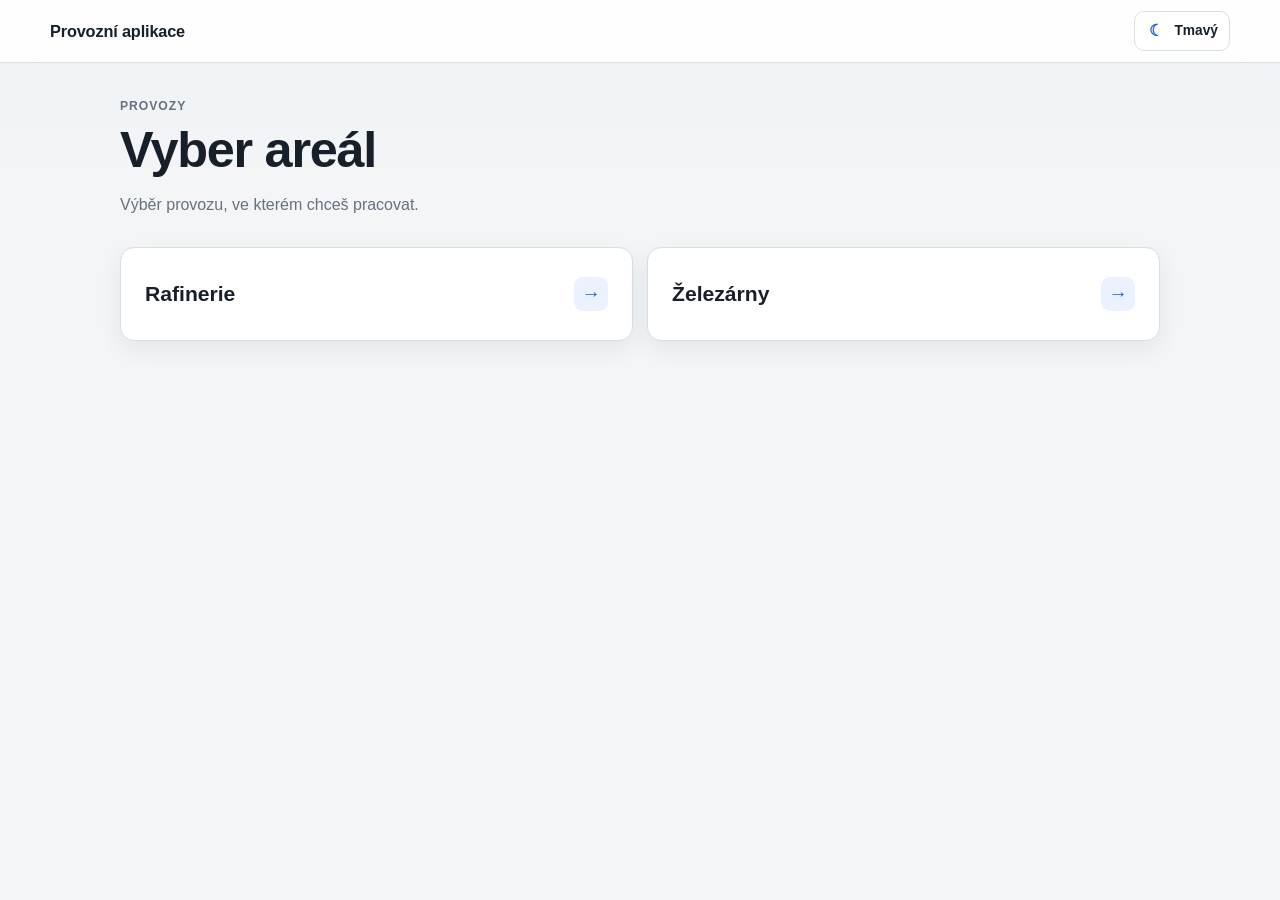
==== commit fbdb0f44: "Add files via upload" ====
--- a/index.html
+++ b/index.html
@@ -20,9 +20,9 @@
   </header>
   <main class="page-shell">
     <header class="page-header">
-      <p class="eyebrow">Výběr provozu</p>
+      <p class="eyebrow">Provozy</p>
       <h1>Vyber areál</h1>
-      <p class="page-description">Zvol část provozu, se kterou chceš pracovat.</p>
+      <p class="page-description">Výběr provozu, ve kterém chceš pracovat.</p>
     </header>
 
     <section class="menu-list" aria-label="Výběr areálu">
